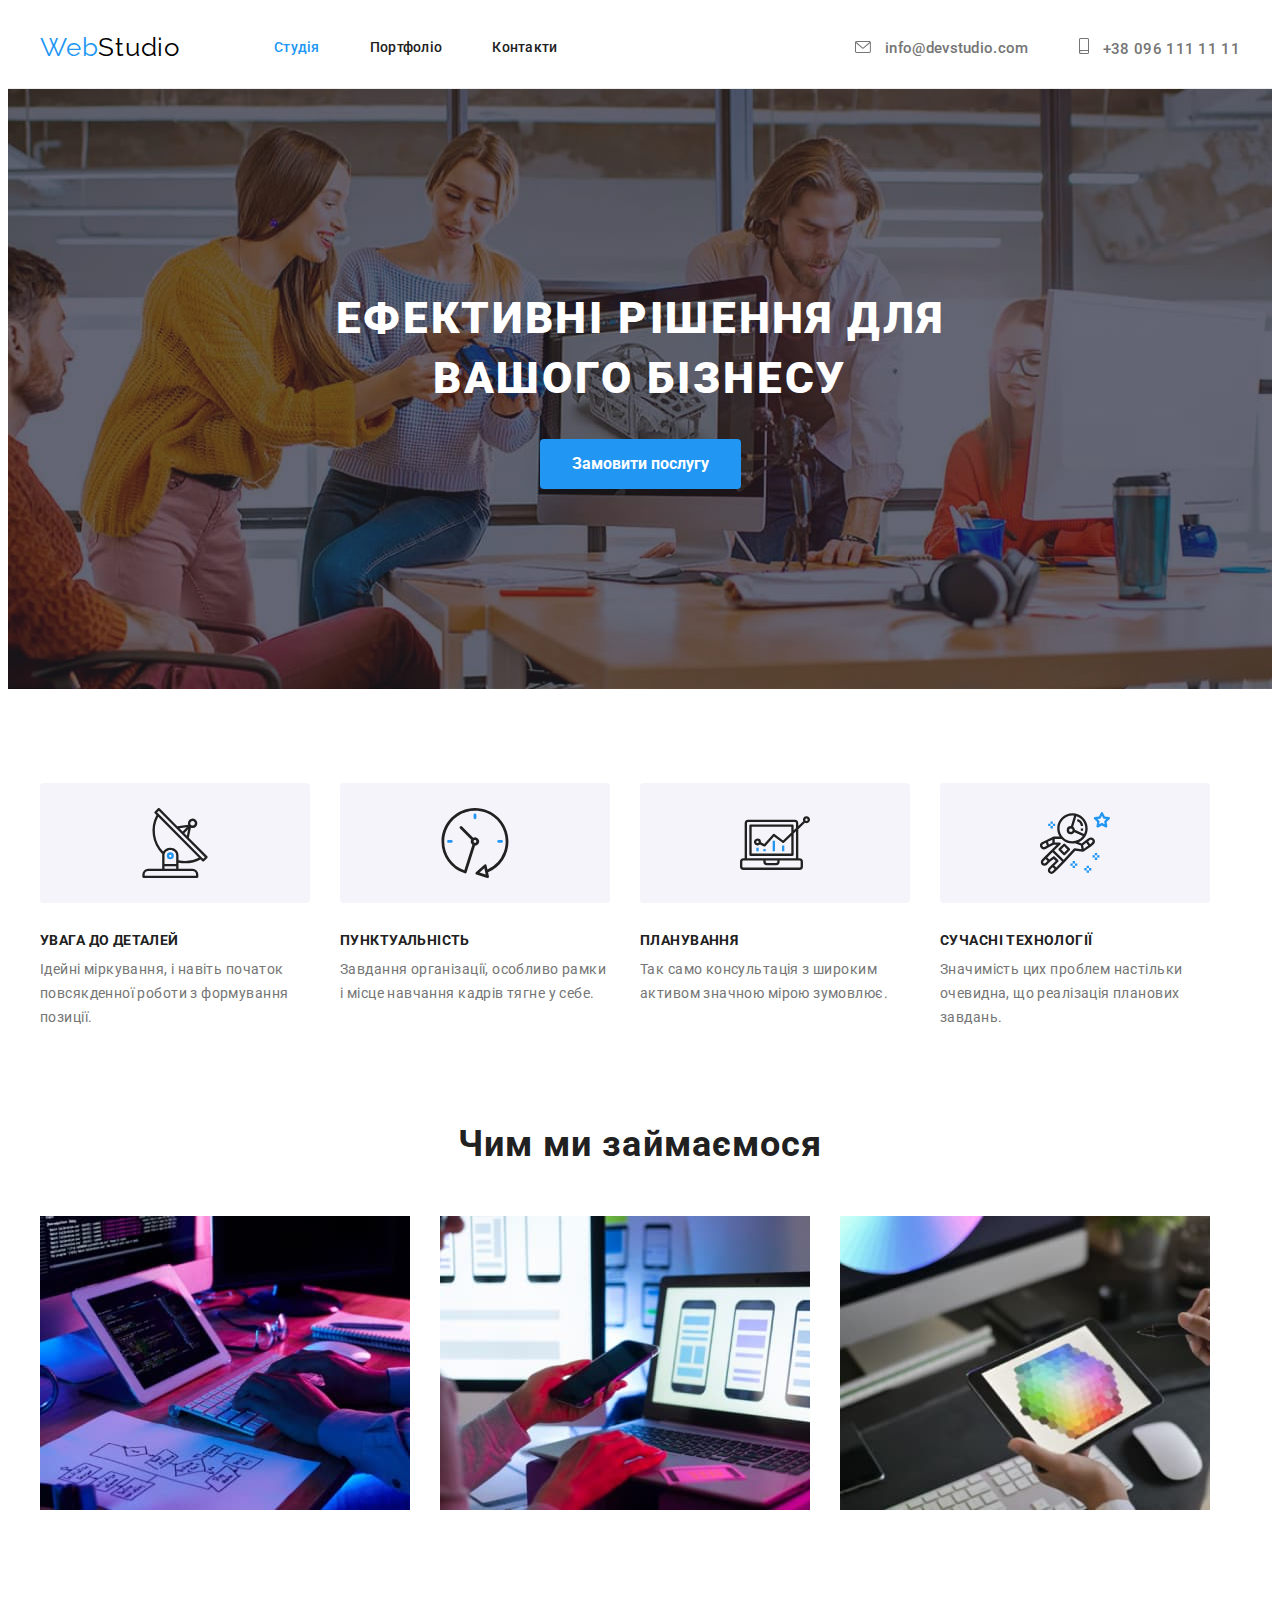
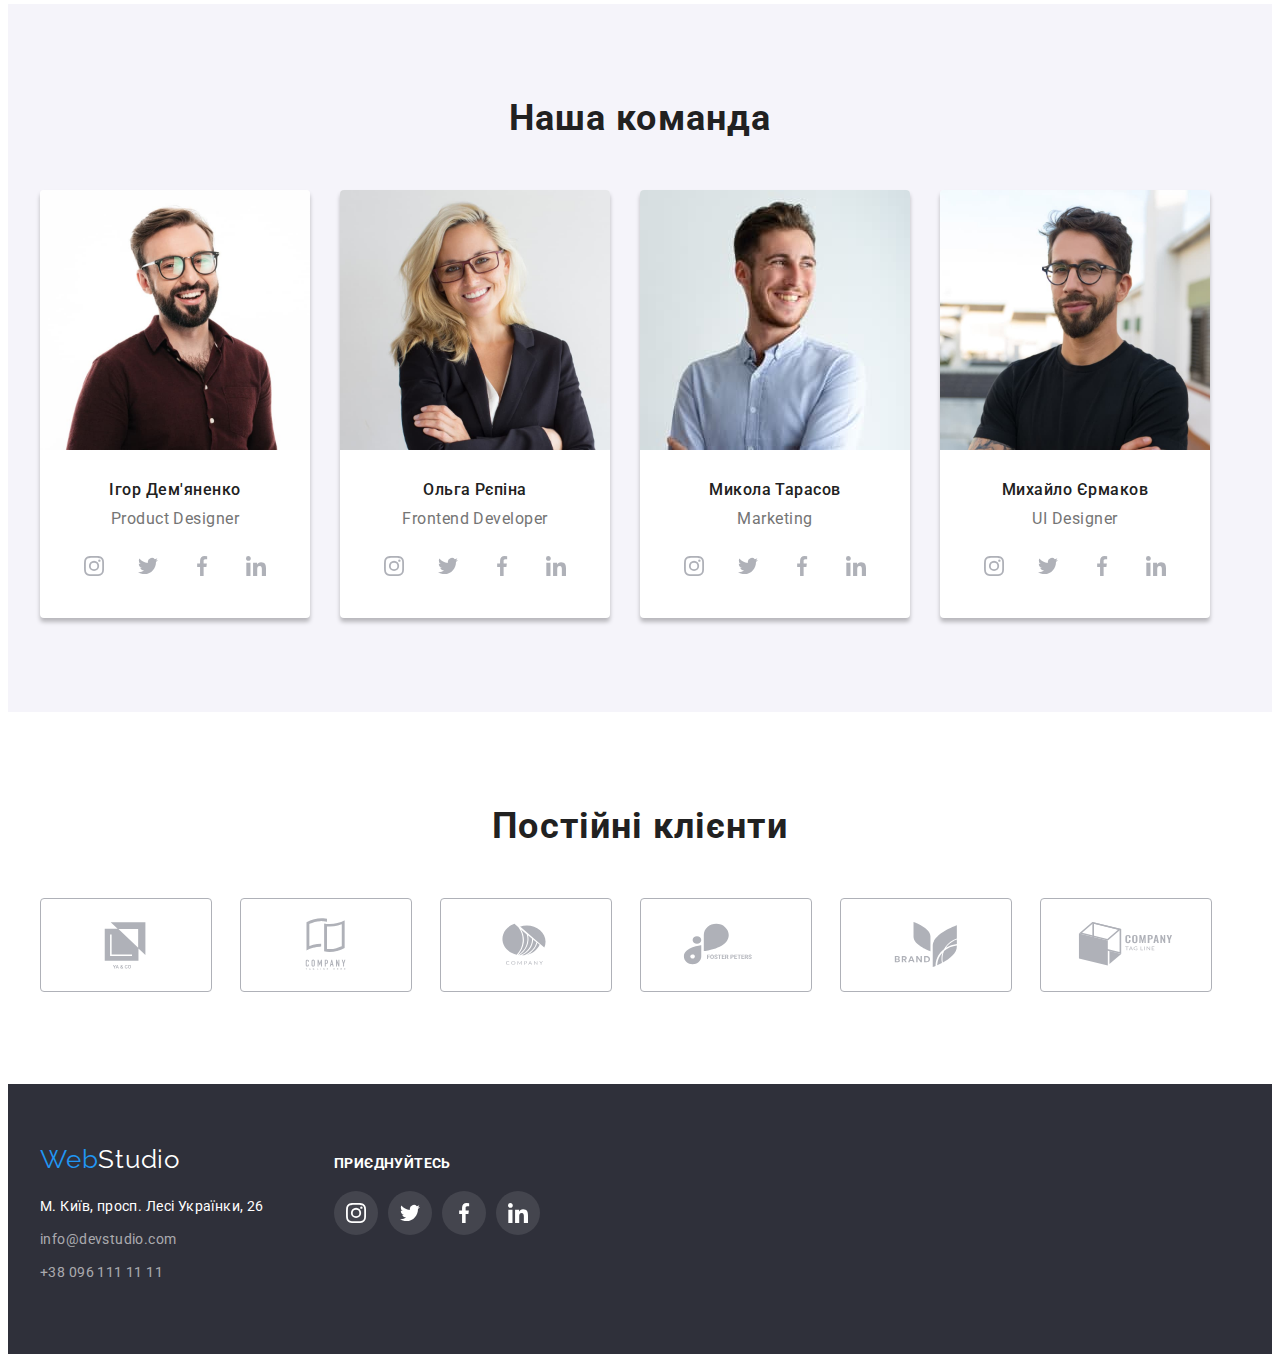
==== index.html @ 9511a17e "task 5 initial" ====
<!DOCTYPE html>
<html lang="uk">
  <head>
    <meta charset="utf-8" />
    <meta name="домашне завдання 3" content="device-width, initial-scale=1.0" />
    <title>WebStudio</title>
    <link
      href="https://fonts.googleapis.com/css2?family=Raleway:wght@700&family=Roboto:wght@400;500;700;900&display=swap"
      rel="stylesheet"
    />
    <link
      rel="stylesheet"
      href="https://cdnjs.cloudflare.com/ajax/libs/modern-normalize/1.1.0/modern-normalize.min.css"
      integrity="sha512-wpPYUAdjBVSE4KJnH1VR1HeZfpl1ub8YT/NKx4PuQ5NmX2tKuGu6U/JRp5y+Y8XG2tV+wKQpNHVUX03MfMFn9Q=="
      crossorigin="anonymous"
      referrerpolicy="no-referrer"
    />
    <link rel="stylesheet" href="./mystyles/styles.css" />
  </head>

  <body>
    <!-- шапка сайту -->
    <header>
      <div class="container header-flex">
        <a href="index.html" class="logo"
          >Web<span style="color: #000">Studio</span></a
        >
        <nav>
          <ul class="site-nav list">
            <li class="item">
              <a href="index.html" class="link current">Студія</a>
            </li>
            <li class="item">
              <a href="portfolio.html" class="link">Портфоліо</a>
            </li>
            <li class="item"><a href="" class="link">Контакти</a></li>
          </ul>
        </nav>
        <ul class="header-address list">
          <li class="item">
            <a href="mailto:info@devstudio.com" class="link">
              <svg class="email">
                <use href="./images/icons.svg#icon-envelope"></use>
              </svg>
              info@devstudio.com
              </a>
          </li>
          <li class="item">
            <a href="tel:+380961111111" class="link">
              <svg class="phone">
                <use href="./images/icons.svg#icon-smartphone"></use>
              </svg>
              +38 096 111 11 11</a>
          </li>
        </ul>
      </div>
    </header>
    <main>
      <!-- hero section -->
      <section class="hero">
        <div class="container">
          <h1 class="hero-title">ЕФЕКТИВНІ РІШЕННЯ ДЛЯ ВАШОГО БІЗНЕСУ</h1>
          <button>Замовити послугу</button>
        </div>
      </section>
      <!-- why we section -->
      <section class="why-we">
        <div class="container">
          <h2 class="visually-hidden">Наші переваги</h2>
          <ul class="list flex-container">
            <li class="item icon-attention">
              <h3>УВАГА ДО ДЕТАЛЕЙ</h3>
              <p>
                Ідейні міркування, і навіть початок повсякденної роботи з
                формування позиції.
              </p>
            </li>
            <li class="item icon-punctuality">
              <h3>ПУНКТУАЛЬНІСТЬ</h3>
              <p>
                Завдання організації, особливо рамки і місце навчання кадрів
                тягне у себе.
              </p>
            </li>
            <li class="item icon-planning">
              <h3>ПЛАНУВАННЯ</h3>
              <p>
                Так само консультація з широким активом значною мірою зумовлює.
              </p>
            </li>
            <li class="item icon-technologies">
              <h3>СУЧАСНІ ТЕХНОЛОГІЇ</h3>
              <p>
                Значимість цих проблем настільки очевидна, що реалізація
                планових завдань.
              </p>
            </li>
          </ul>
        </div>
      </section>
      <!-- what we do section-->
      <section class="what-we-do">
        <div class="container">
          <h2>Чим ми займаємося</h2>
          <ul class="list flex-container">
            <li class="item">
              <img
                src="./images/what-we-do-1.jpg"
                alt="Фото комп'ютера"
                width="370"
                height="274"
              />
            </li>
            <li class="item">
              <img
                src="./images/what-we-do-2.jpg"
                alt="Сучасні технології"
                width="370"
                height="274"
              />
            </li>
            <li class="item">
              <img
                src="./images/what-we-do-3.jpg"
                alt="Айтішник за роботою"
                width="370"
                height="274"
              />
            </li>
          </ul>
        </div>
      </section>
      <!-- who are we section-->
      <section class="who-we-are">
        <div class="container">
          <h2>Наша команда</h2>
          <ul class="list flex-container">
            <li class="team-member item">
              <img
                src="./images/igor-1.jpg"
                alt="Ігор Дем'яненко"
                width="270"
                height="260"
              />
              <div class="team-player">
                <h3>Ігор Дем'яненко</h3>
                <p lang="en">Product Designer</p>
                <ul class="list social">
                  <li class="item">
                    <a href="">
                    <svg class="icon">
                      <use href="./images/icons.svg#icon-instagram"></use>
                    </svg>
                    </a>
                  </li>
                  <li class="item">
                    <a href="">
                    <svg class="icon">
                      <use href="./images/icons.svg#icon-twitter"></use>
                    </svg>
                    </a>
                  </li>
                  <li class="item">
                    <a href="">
                    <svg class="icon">
                      <use href="./images/icons.svg#icon-facebook"></use>
                    </svg>
                    </a>
                    </li>
                  <li class="item">
                    <a href="">
                    <svg class="icon">
                      <use href="./images/icons.svg#icon-linkedin"></use>
                    </svg>
                    </a>
                    </li>
                </ul>
              </div>
            </li>
            <li class="team-member item">
              <img
                src="./images/olga-2.jpg"
                alt="Ольга Рєпіна"
                width="270"
                height="260"
              />
              <div class="team-player">
                <h3>Ольга Рєпіна</h3>
                <p lang="en">Frontend Developer</p>
                <ul class="list social">
                  <li class="item">
                    <a href="">
                    <svg class="icon">
                      <use href="./images/icons.svg#icon-instagram"></use>
                    </svg>
                    </a>
                  </li>
                  <li class="item">
                    <a href="">
                    <svg class="icon">
                      <use href="./images/icons.svg#icon-twitter"></use>
                    </svg>
                    </a>
                  </li>
                  <li class="item">
                    <a href="">
                    <svg class="icon">
                      <use href="./images/icons.svg#icon-facebook"></use>
                    </svg>
                    </a>
                    </li>
                  <li class="item">
                    <a href="">
                    <svg class="icon">
                      <use href="./images/icons.svg#icon-linkedin"></use>
                    </svg>
                    </a>
                    </li>
                </ul>
              </div>
            </li>
            <li class="team-member item">
              <img
                src="./images/mykola-3.jpg"
                alt="Микола Тарасов"
                width="270"
                height="260"
              />
              <div class="team-player">
                <h3>Микола Тарасов</h3>
                <p lang="en">Marketing</p>
                <ul class="list social">
                  <li class="item">
                    <a href="">
                    <svg class="icon">
                      <use href="./images/icons.svg#icon-instagram"></use>
                    </svg>
                    </a>
                  </li>
                  <li class="item">
                    <a href="">
                    <svg class="icon">
                      <use href="./images/icons.svg#icon-twitter"></use>
                    </svg>
                    </a>
                  </li>
                  <li class="item">
                    <a href="">
                    <svg class="icon">
                      <use href="./images/icons.svg#icon-facebook"></use>
                    </svg>
                    </a>
                    </li>
                  <li class="item">
                    <a href="">
                    <svg class="icon">
                      <use href="./images/icons.svg#icon-linkedin"></use>
                    </svg>
                    </a>
                    </li>
                </ul>
              </div>
            </li>
            <li class="team-member item">
              <img
                src="./images/mykhailo-4.jpg"
                alt="Михайло Єрмаков"
                width="270"
                height="260"
              />
              <div class="team-player">
                <h3>Михайло Єрмаков</h3>
                <p lang="en">UI Designer</p>
                <ul class="list social">
                  <li class="item">
                    <a href="">
                    <svg class="icon">
                      <use href="./images/icons.svg#icon-instagram"></use>
                    </svg>
                    </a>
                  </li>
                  <li class="item">
                    <a href="">
                    <svg class="icon">
                      <use href="./images/icons.svg#icon-twitter"></use>
                    </svg>
                    </a>
                  </li>
                  <li class="item">
                    <a href="">
                    <svg class="icon">
                      <use href="./images/icons.svg#icon-facebook"></use>
                    </svg>
                    </a>
                    </li>
                  <li class="item">
                    <a href="">
                    <svg class="icon">
                      <use href="./images/icons.svg#icon-linkedin"></use>
                    </svg>
                    </a>
                    </li>
                </ul>
              </div>
            </li>
          </ul>
        </div>
      </section>
      <section class="clients">
        <div class="container">
          <h2>Постійні клієнти</h2>
          <ul class="list flex-container">
            <li class="item">
              <a href="">
              <svg class="icon">
                <use href="./images/icons.svg#icon-logo1"></use>
              </svg>
              </a>
            </li>
            <li class="item">
              <a href="">
              <svg class="icon">
                <use href="./images/icons.svg#icon-logo2"></use>
              </svg>
              </a>
            </li>
            <li class="item">
              <a href="">
              <svg class="icon">
                <use href="./images/icons.svg#icon-logo3"></use>
              </svg>
              </a>
            </li>
            <li class="item">
              <a href="">
              <svg class="icon">
                <use href="./images/icons.svg#icon-logo4"></use>
              </svg>
              </a>
            </li>
            <li class="item">
              <a href="">
              <svg class="icon">
                <use href="./images/icons.svg#icon-logo5"></use>
              </svg>
              </a>
            </li>
            <li class="item">
              <a href="">
              <svg class="icon">
                <use href="./images/icons.svg#icon-logo6"></use>
              </svg>
              </a>
            </li>
          </ul>
        </div>
      </section>
    </main>
    <!-- footer -->
    <footer>
      <div class="container footer-container">
        <div class="footer-address">
        <a href="index.html" class="logo">Web<span style="color: #fff">Studio</span></a>
        <ul class="bottom-address list">
          <li>
            <a
              href="https://goo.gl/maps/deZjhRoP4em1tksg8"
              target="_blank"
              rel="noopener noreferrer nofollow"
              class="link"
              >М. Київ, просп. Лесі Українки, 26</a
            >
          </li>
          <li>
            <a href="mailto:info@devstudio.com" class="link">
              <span style="color: rgba(255, 255, 255, 0.6)"
                >info@devstudio.com</span
              ></a
            >
          </li>
          <li>
            <a href="tel:+380961111111" class="link">
              <span style="color: rgba(255, 255, 255, 0.6)"
                >+38 096 111 11 11</span
              ></a
            >
          </li>
        </ul>
        </div>
        <div class="footer-social">
            <p>приєднуйтесь</p>
            <ul class="list social">
              <li class="item">
                <a href="">
                <svg class="icon">
                  <use href="./images/icons.svg#icon-instagram"></use>
                </svg>
                </a>
              </li>
              <li class="item">
                <a href="">
                <svg class="icon">
                  <use href="./images/icons.svg#icon-twitter"></use>
                </svg>
                </a>
              </li>
              <li class="item">
                <a href="">
                <svg class="icon">
                  <use href="./images/icons.svg#icon-facebook"></use>
                </svg>
                </a>
                </li>
              <li class="item">
                <a href="">
                <svg class="icon">
                  <use href="./images/icons.svg#icon-linkedin"></use>
                </svg>
                </a>
                </li>
            </ul>
        </div>
      </div>
    </footer>
  </body>
</html>
---- mystyles/styles.css ----
/* background color #F5F5F5 */
/* logo header: black #000000 blue #2196F3 */
/*logo background: white #FFFFFF    blue #2196F3 */
/* nav active color #2196F3 */
/* main text color (p) #757575 */
/* h2, filter links  #212121 */
/* button text color #FFFFFF */
/* Bg color main page #2F303A */
/* sections background #F5F4FA */

:root {
  --primary-text-color: #757575;
  --title-and-nav-text-color: #212121;
  --accent-color: #2196f3;
  --primary-background-color: #f5f4fa;
  --button-text-color: #fff;
  --background-header-footer-color: #2f303a;
  --background-color: #fff;
  --filter-unactive-background: #f5f4fa;
  --button-hover-color: #188ce8;
  --card-set-gap: 30px;
  --card-shadow: 0px 4px 4px rgba(0, 0, 0, 0.25);
}

body {
  background-color: var(--background-color);
  color: var(--primary-text-color);
  font-family: "Roboto", sans-serif;
}

.list {
  list-style: none;
  padding: 0;
  margin: 0;
}

footer {
  background-color: var(--background-header-footer-color);
  padding-top: 60px;
  padding-bottom: 60px;
}

.hero {
  text-align: center;
  max-height: 600px;
  max-width: 1600px;
  background-color: var(--background-header-footer-color);
  background-image: linear-gradient(rgba(47, 48, 58, 0.4), rgba(47, 48, 58, 0.4)), url(../images/header-img.jpg);
  background-size: cover;
  background-position: center;
  background-repeat: no-repeat;
  padding: 200px 0;
  margin-left: auto;
  margin-right: auto;
}
.hero-title {
  color: #fff;
  font-weight: 900;
  font-size: 44px;
  letter-spacing: 0.06em;
  line-height: 1.36;
  margin: 0 auto 30px auto;
  width: 694px;
}

.container {
  width: 1200px;
  padding: 0 15px;
  margin-left: auto;
  margin-right: auto;
}
.header-flex {
  display: flex;
  align-items: center;
}
.flex-container {
  display: flex;
  flex-wrap: wrap;
  align-items: flex-start;
  gap: var(--card-set-gap);
}
header {
  border-bottom: 1px solid #ececec;
}
.filters {
  display:flex;
  justify-content: center;
  gap: 8px;
  margin-bottom: 50px;
}

.section {
  padding-top: 94px;
  padding-bottom: 94px;
}

.logo {
  color: var(--accent-color);
  font-family: "Raleway", sans-serif;
  text-decoration: none;
  font-size: 26px;
  line-height: 1.2;
  letter-spacing: 0.03em;
  margin-right: 94px;
  display: block;
}
footer .logo {
  margin: 0 0 20px 0;
}
/* Site nav */
.site-nav {
  display: flex;
}

.site-nav .item:not(:last-child) {
  margin-right: 50px;
}

.site-nav .link {
  color: var(--title-and-nav-text-color);
  font-weight: 500;
  font-size: 14px;
  letter-spacing: 0.02em;
  line-height: 1.14;
  text-decoration: none;
  font-style: normal;
  display: block;
  padding: 32px 0;
}

.site-nav .link:hover,
.site-nav .link:focus,
.header-address .link:hover,
.header-address .link:focus,
.header-address .link:hover >.email,
.header-address .link:focus >.email,
.header-address .link:hover >.phone,
.header-address .link:focus >.phone,
.site-nav .link.current {
  color: var(--accent-color);
  fill: var(--accent-color);
}

.header-address {
  display: flex;
  margin: 0 0 0 auto;
  align-items:flex-start;
}

.header-address .item:not(:last-child) {
  margin-right: 50px;
}

.header-address .link {
  color: var(--primary-text-color);
  font-weight: 500;
  font-size: 15px;
  letter-spacing: 0.02em;
  line-height: 1.06;
  text-decoration: none;
  font-style: normal;
  display: inline-block;
}

.email{
  width: 16px;
  height:12px;
  margin-right: 10px;
  fill: var(--primary-text-color);
}
.phone {
  width: 10px;
  height:16px;
  margin-right: 10px;
  fill: var(--primary-text-color);
}

button {
  color: var(--button-text-color);
  background-color: var(--accent-color);
  font-weight: 700;
  font-size: 16px;
  font-family: inherit;
  line-height: 1.87;
  cursor: pointer;
  border: none;
  padding: 10px 32px;
  border-radius: 4px;
  /* text-align: center;*/
}

button:hover,
button:focus {
  background-color: var(--button-hover-color);
}

.visually-hidden {
  position: absolute;
  width: 1px;
  height: 1px;
  margin: -1px;
  border: 0;
  padding: 0;

  white-space: nowrap;
  clip-path: inset(100%);
  clip: rect(0 0 0 0);
  overflow: hidden;
}
.why-we {
  padding: 94px 0 94px 0;
}
.why-we .icons{
  height:120px;
  background-color: var(--primary-background-color);
  border-radius: 4px;
  margin-bottom: 30px;
}
.why-we h3 {
  font-weight: 700;
  font-size: 14px;
  line-height: 1.14;
  letter-spacing: 0.03em;
  color: var(--title-and-nav-text-color);
  text-transform: uppercase;
  margin: 0 0 10px 0;
}

.why-we p {
  font-weight: 400;
  font-size: 14px;
  line-height: 1.71;
  letter-spacing: 0.03em;
  color: var(--primary-text-color);
  margin: 0;
}

.why-we .item {
  flex-basis: 270px;
}
.why-we .item::before{
  content: "";
  display: block;
  height:120px;
  background-color: var(--primary-background-color);
  background-repeat: no-repeat;
  background-position: center;
  border-radius: 4px;
  margin-bottom: 30px;
}
.icon-attention::before {
  background-image: url(../images/antenna.svg);
}
.icon-punctuality::before {
  background-image: url(../images/clock.svg);
}
.icon-planning::before {
  background-image: url(../images/diagram.svg);
}
.icon-technologies::before {
  background-image: url(../images/astronaut.svg);
}
.what-we-do .item,
.portfolio .item {
  flex-basis: 370px;
}
.what-we-do {
  padding-bottom: 94px;
}
.who-we-are {
  background-color: var(--primary-background-color);
  text-align: center;
  padding-top: 94px;
  padding-bottom: 94px;
}

.what-we-do h2,
.who-we-are h2,
.clients h2 {
  font-weight: 700;
  font-size: 36px;
  line-height: 1.16;
  letter-spacing: 0.03em;
  color: var(--title-and-nav-text-color);
  margin-bottom: 50px;
  margin-top: 0;
  text-align: center;
}
.who-we-are h3 {
  font-weight: 500;
  font-size: 16px;
  line-height: 1.19;
  letter-spacing: 0.03em;
  color: var(--title-and-nav-text-color);
  margin: 0 0 10px 0;
}
.who-we-are p {
  font-weight: 400;
  font-size: 16px;
  line-height: 1.19;
  letter-spacing: 0.03em;
  color: var(--primary-text-color);
  margin: 0 0 16px 0;
}

.team-member {
  background-color: var(--background-color);
  box-shadow: var(--card-shadow);
  border-radius: 4px;
  overflow: hidden;
}
.team-player {
  padding: 30px;
}
.social {
  display:flex;
  justify-content:center;
  align-items: center;
  gap: 10px;
  }

.social a{
  display:flex;
  height: 44px;
  width: 44px;
  border-radius: 50%;
  //padding:12px;
  color:#AFB1B8;
  justify-content:center;
  align-items:center;
}
.social a:hover,
.social a:focus {
  background-color: var(--accent-color);
  color:#FFF;
}
.social .icon {
  width: 20px;
  height:20px;
  fill: currentColor;
}
.clients {
  padding-bottom: 94px;
  padding-top: 94px;
}
.clients .item {
  height: 92px;
  width: 170px;
  height: 92px;
  /*padding: 15px 31px;*/
  
}
.clients a:hover,
.clients a:focus{
  border: 1px solid var(--accent-color);
  color: var(--accent-color);
}
.clients a {
  display: flex;
  justify-content:center;
  align-items:center;
  width:100%;
  height:100%;
  border: 1px solid #AFB1B8;
  border-radius: 4px;
  color:#AFB1B8;
}
.clients .icon {
  width:106px;
  height:60px;
  fill: currentColor;
}
/* portfolio page styling */
.portfolio {
  padding-bottom: 94px;
  padding-top: 94px;
}

.portfolio .link {
  color: var(--title-and-nav-text-color);
  background-color: var(--filter-unactive-background);
  padding: 6px 22px;
  font-weight: 500;
  font-size: 16px;
  letter-spacing: 0.03em;
  line-height: 1.63;
  text-decoration: none;
  font-style: normal;
  border: none;
}

.portfolio .link:hover,
.portfolio .link.current {
  color: var(--button-text-color);
  background-color: var(--accent-color);
  box-shadow: 0px 2px 2px rgba(0, 0, 0, 0.12), 0 1px 2px rgba(0, 0, 0, 0.08), 0 3px 1px rgba(0, 0, 0, 0.1);
}

.portfolio h3 {
  font-weight: 700;
  font-size: 18px;
  line-height: 2;
  letter-spacing: 0.06em;
  color: var(--title-and-nav-text-color);
  margin: 0 0 4px 0;
}

.portfolio a {
  text-decoration: none;
}

.portfolio p {
  font-weight: 400;
  font-size: 16px;
  line-height: 1.88;
  letter-spacing: 0.03em;
  color: var(--primary-text-color);
  margin: 0;
}
.card {
  display:block;
}
.card:hover,
.card:focus {
  box-shadow: 1px 4px 6px rgba(0, 0, 0, 0.16), 0 4px 4px rgba(0, 0, 0, 0.06), 0 1px 1px rgba(0, 0, 0, 0.12);
}

.card-content {
  padding: 20px 24px;
  border-left: 1px solid #eee;
  border-right: 1px solid #eee;
  border-bottom: 1px solid #eee;
}

img {
  display: block;
  max-width: 100%;
  height: auto;
}


/* footer page */
.footer-container {
  display:flex;
  align-items: baseline;
}
.footer-address {
  margin-right: 70px;
}
.bottom-address .link {
  color: #fff;
  font-size: 14px;
  font-weight: 400;
  line-height: 1.71;
  letter-spacing: 0.03em;
  text-decoration: none;
  font-style: normal;
  margin-bottom:9px;
  display:block;
}
.footer-social p{
  color: #fff;
  font-size: 14px;
  font-weight: 700;
  line-height: 1.17;
  letter-spacing: 0.03em;
  text-transform: uppercase;
  font-style: normal;
  margin-bottom:20px;
  margin-top:0px;
}
.footer-social .social a {
  background-color: rgba(255, 255, 255, 0.1);
  color: #FFF;
}
.footer-social .social a:hover,
.footer-social .social a:focus {
background-color: var(--accent-color);
}
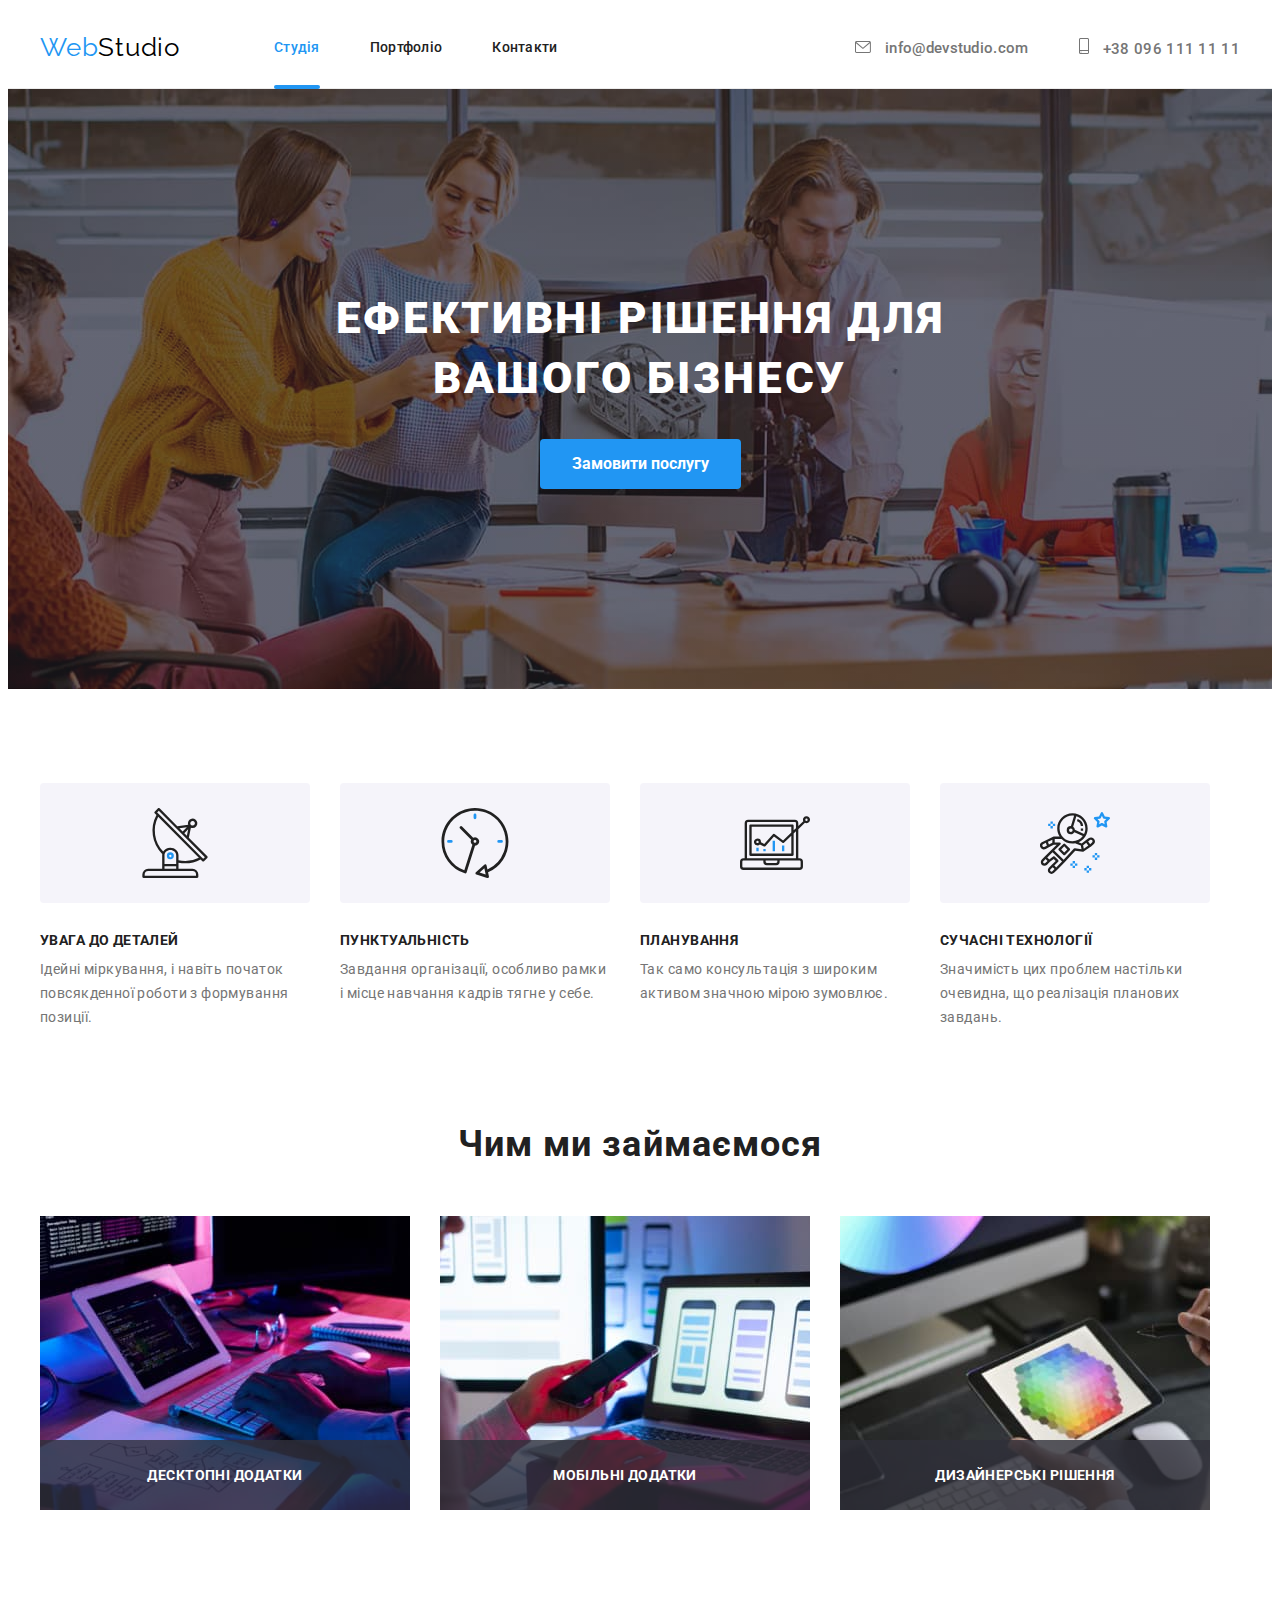
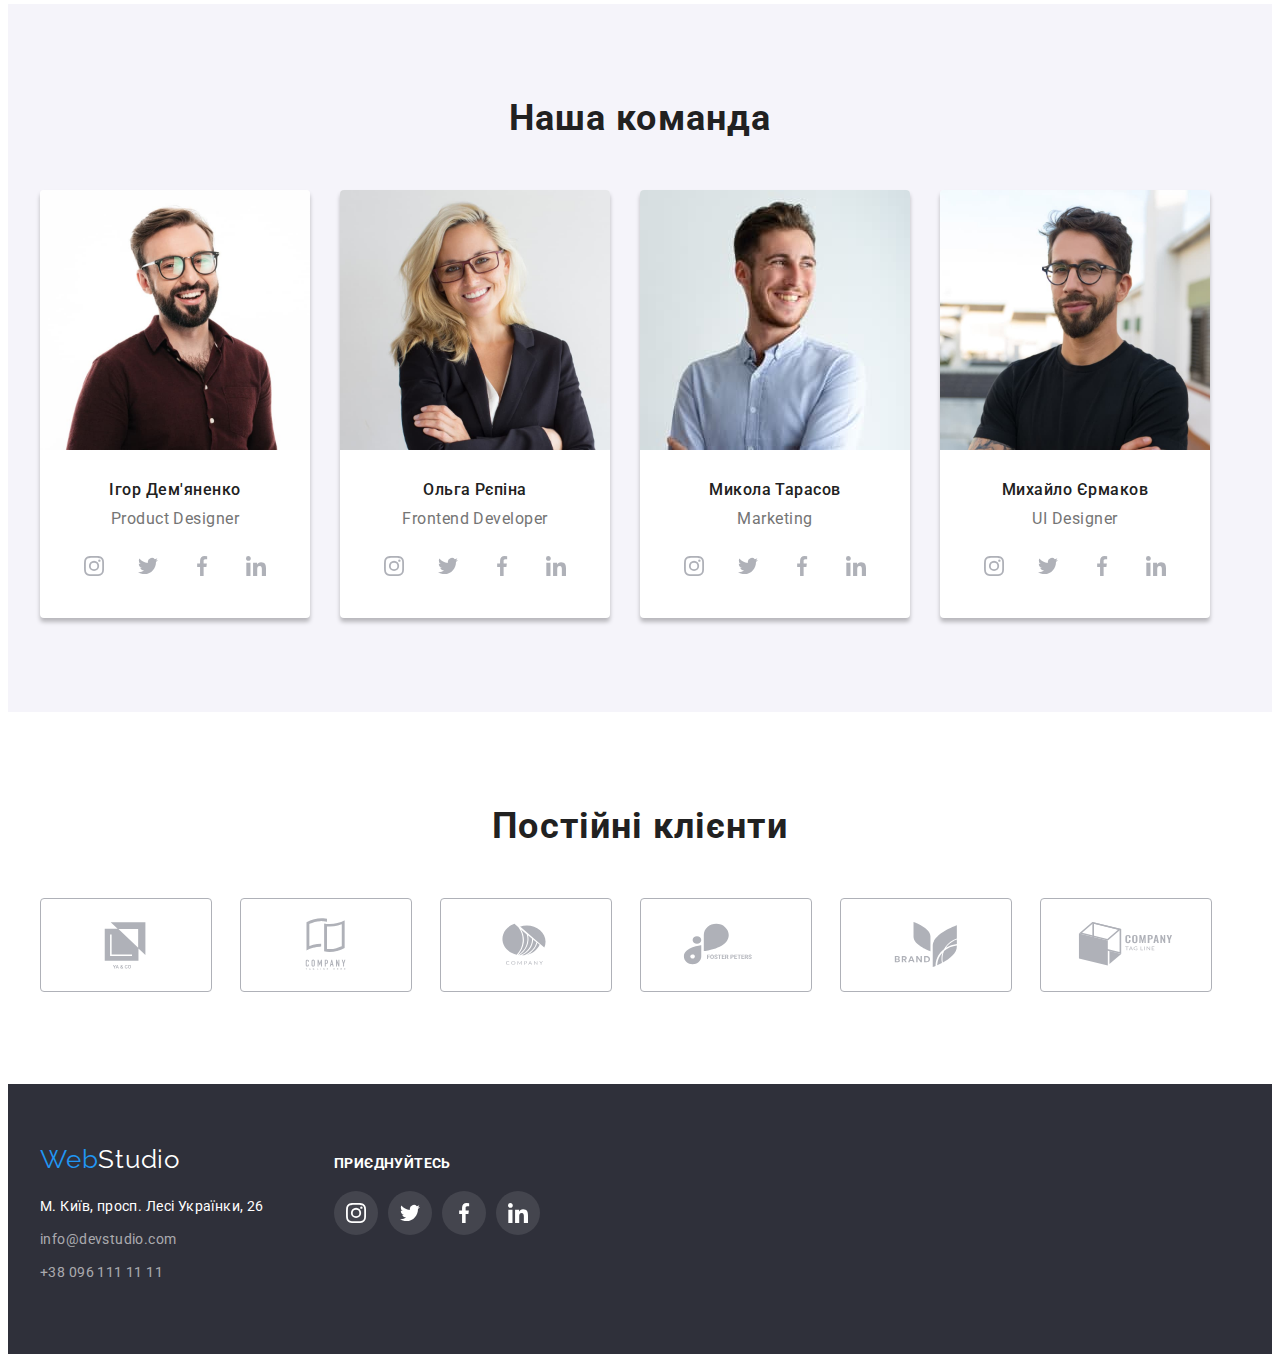
==== commit fe7bc295: "task5" ====
--- a/index.html
+++ b/index.html
@@ -27,8 +27,8 @@
         >
         <nav>
           <ul class="site-nav list">
-            <li class="item">
-              <a href="index.html" class="link current">Студія</a>
+            <li class="item current">
+              <a href="index.html" class="link">Студія</a>
             </li>
             <li class="item">
               <a href="portfolio.html" class="link">Портфоліо</a>
@@ -60,7 +60,7 @@
       <section class="hero">
         <div class="container">
           <h1 class="hero-title">ЕФЕКТИВНІ РІШЕННЯ ДЛЯ ВАШОГО БІЗНЕСУ</h1>
-          <button>Замовити послугу</button>
+          <button data-modal-open>Замовити послугу</button>
         </div>
       </section>
       <!-- why we section -->
@@ -110,6 +110,7 @@
                 width="370"
                 height="274"
               />
+              <div class="title">десктопні додатки</div>
             </li>
             <li class="item">
               <img
@@ -118,6 +119,7 @@
                 width="370"
                 height="274"
               />
+              <div class="title">мобільні  додатки</div>
             </li>
             <li class="item">
               <img
@@ -126,6 +128,7 @@
                 width="370"
                 height="274"
               />
+              <div class="title">дизайнерські рішення</div>
             </li>
           </ul>
         </div>
@@ -422,5 +425,18 @@
         </div>
       </div>
     </footer>
+    <div class="backdrop is-hidden" data-modal>
+      <div class="modal">
+        <a href="" data-modal-close>
+        <div class="close">
+          
+            <svg class="icon">
+              <use href="./images/icons.svg#icon-close"></use>
+            </svg>
+          </div>
+          </a>
+      </div>
+    </div>
+    <script src="./js/modal.js"></script>
   </body>
 </html>
--- a/mystyles/styles.css
+++ b/mystyles/styles.css
@@ -115,7 +115,19 @@
 .site-nav .item:not(:last-child) {
   margin-right: 50px;
 }
-
+.site-nav .current {
+  position:relative;
+}
+.site-nav .current::after {
+  content:'';
+  position: absolute;
+  bottom:-1px;
+  left:0;
+  height:4px;
+  width:100%;
+  background-color: var(--accent-color);
+  border-radius: 2px;
+}
 .site-nav .link {
   color: var(--title-and-nav-text-color);
   font-weight: 500;
@@ -136,7 +148,7 @@
 .header-address .link:focus >.email,
 .header-address .link:hover >.phone,
 .header-address .link:focus >.phone,
-.site-nav .link.current {
+.site-nav .current a {
   color: var(--accent-color);
   fill: var(--accent-color);
 }
@@ -267,6 +279,27 @@
 .what-we-do {
   padding-bottom: 94px;
 }
+.what-we-do .item {
+  position: relative;
+}
+.what-we-do .title {
+  content:'';
+  position:absolute;
+  width:100%;
+  height:70px;
+  bottom: 0;
+  left: 0;
+  background-color: rgba(47, 48, 58, 0.8);
+  display:flex;
+  justify-content: center;
+  align-items: center;
+  color: #fff;
+  text-transform: uppercase;
+  font-size: 14px;
+  font-weight: 700;
+  line-height: 1.17;
+  letter-spacing: 0.03em;
+}
 .who-we-are {
   background-color: var(--primary-background-color);
   text-align: center;
@@ -431,7 +464,35 @@
   border-right: 1px solid #eee;
   border-bottom: 1px solid #eee;
 }
-
+.card .picture {
+  position: relative;
+  overflow:hidden;
+}
+.card .description {
+  position:absolute;
+  bottom:0;
+  left:0;
+  height:100%;
+  background-color: rgba(33, 150, 243, 0.9);
+  padding:24px;
+  display:flex;
+  align-items: center;
+  transform: translate(0, 100%);
+  transition: transform 250ms cubic-bezier(0.4, 0, 0.2, 1);
+
+}
+.card:hover .description,
+.card:focus .description{
+  transform: scaleY(1);
+}
+
+.card .description p{
+  color: #fff;
+  font-size: 18px;
+  font-weight: 400;
+  line-height: 1.55;
+  letter-spacing: 0.03em;
+}
 img {
   display: block;
   max-width: 100%;
@@ -476,4 +537,47 @@
 .footer-social .social a:hover,
 .footer-social .social a:focus {
 background-color: var(--accent-color);
+}
+.backdrop {
+  position:fixed;
+  width:100%;
+  height:100%;
+  top:0;
+  left:0;
+  background-color: rgba(0, 0, 0, 0.2);
+}
+.modal {
+  position: absolute;
+  left:50%;
+  top:50%;
+  transform: translate(-50%, -50%);
+  width:33%;
+  height:581px;
+  
+  background-color: #fff;
+  border-radius: 4px;
+  box-shadow: 0px 2px 1px rgba(0, 0, 0, 0.2), 
+              0 1px 1px rgba(0, 0, 0, 0.14), 
+              0 1px 3px rgba(0, 0, 0, 0.12);
+}
+.modal .close {
+  position: absolute;
+  top:8px;
+  right:8px;
+  width:30px;
+  height:30px;
+  border-radius: 50%;
+  border: 1px solid rgba(0, 0, 0, 0.1);
+  display:flex;
+  justify-content: center;
+  align-items:center;
+}
+
+.close .icon {
+  width:18px;
+  height:18px;
+}
+.is-hidden {
+  opacity:0;
+  pointer-events: none;
 }